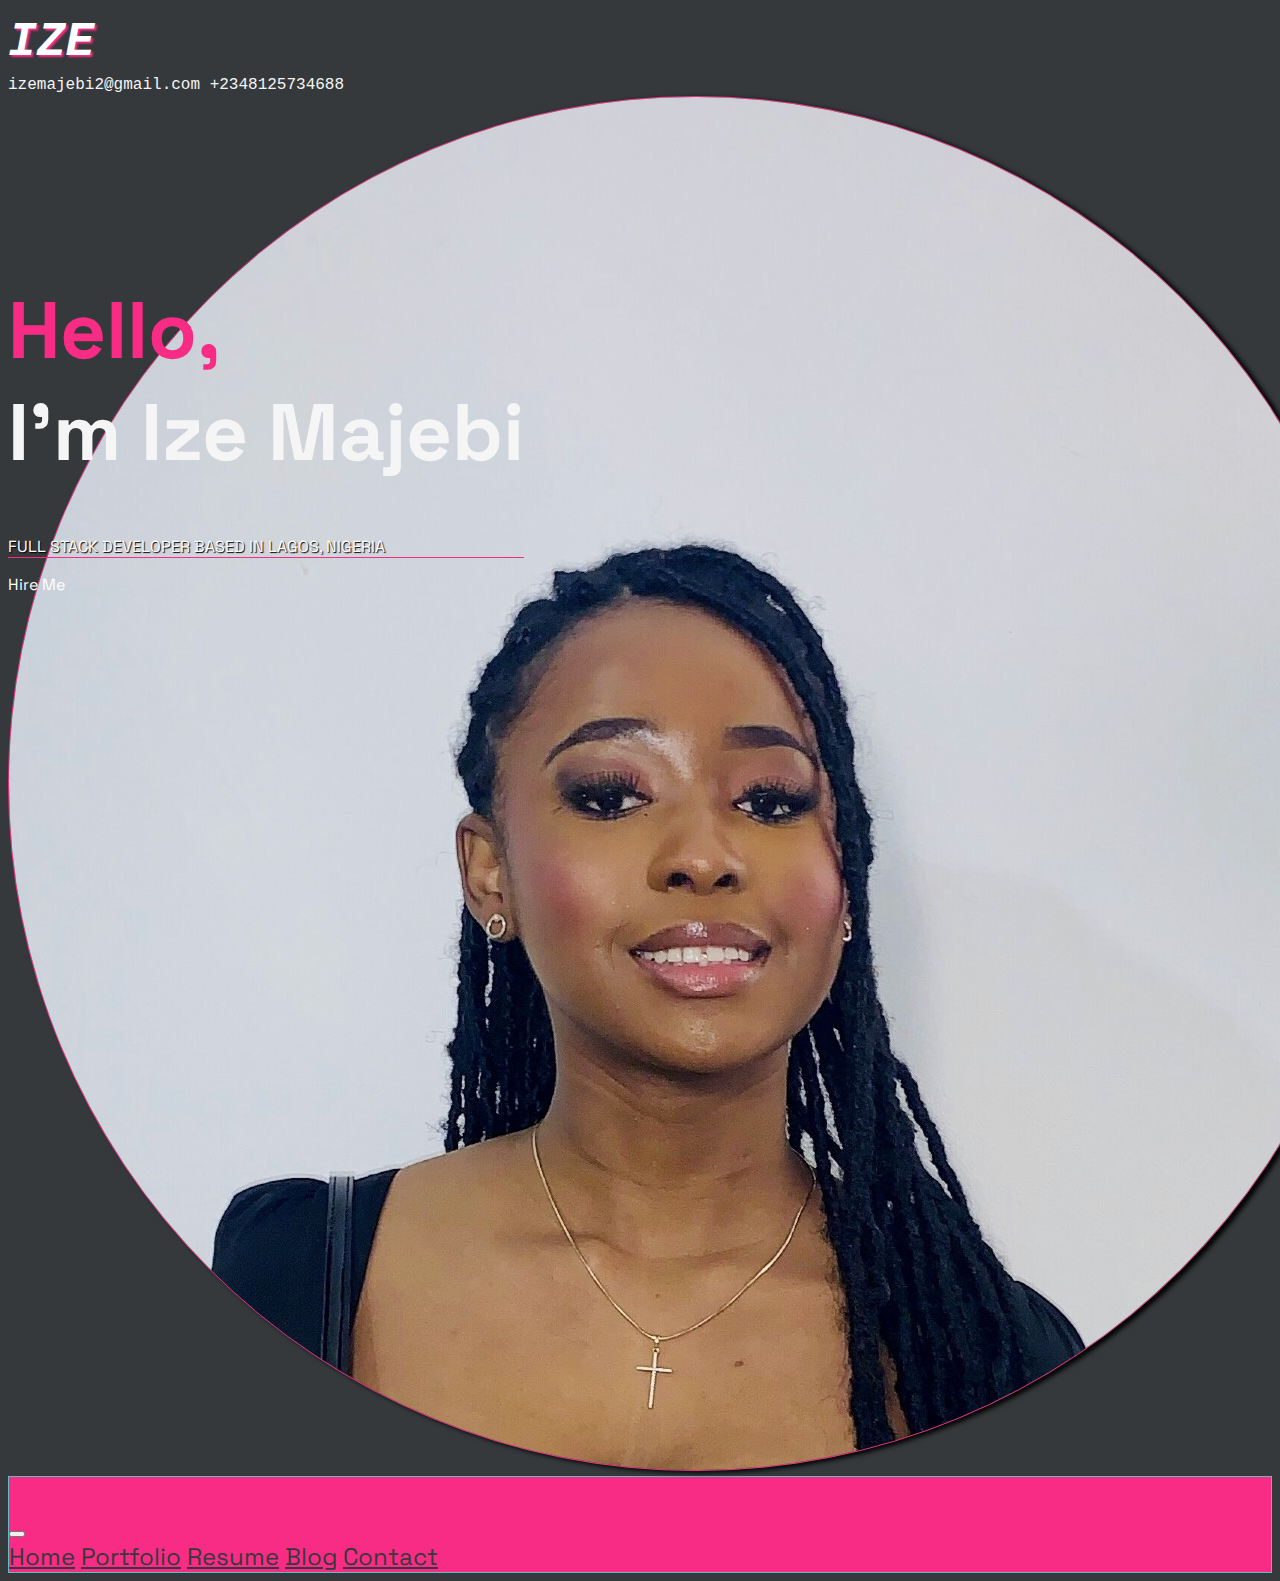
==== index.html @ aedb82c6 "Project 21/02/2022 1:33AM" ====
<!DOCTYPE html>
<html lang = "en">
	<head>
		<title></title>
		<meta charset = "UTF-8">
		<meta name = "viewport" content = "width= device-width, initial-scale= 1, shrink-to-fit= no">
		<link rel="preconnect" href="https://fonts.googleapis.com">
		<link rel="preconnect" href="https://fonts.gstatic.com" crossorigin>
		<link href="https://fonts.googleapis.com/css2?family=Space+Grotesk&display=swap" rel="stylesheet">
		<link href = "bootstrap/css/bootstrap.css" rel = "stylesheet" type = "text/css">
		<link rel = "stylesheet" href= "fontawesome/css/all.css">
		<link href = "index.css" rel = "stylesheet" type = "text/css">
	</head>
	<body>
		<div class = "container-fluid">
			<div class = "row">
				<div class = "col" id = "logo">
					<i class="fa-solid fa-code mx-0"><span>IZE</span></i>
				
					
					
				</div>
				<div class = "col-md-7 mt-2" id = "emailandnumber">
					<i class="fa-solid fa-at"></i>
					izemajebi2@gmail.com
					<i class="fa-solid fa-phone ms-3"></i>
					+2348125734688
				</div>
				
				<div class = "col-sm-1 text-end mt-2">
					<a class = "p-3"data-bs-toggle="offcanvas" href="#menu" role="button" aria-controls="menu" id = "menubutton">
					  <i class="fa-solid fa-bars"></i>
					</a>
				</div>
			</div>
			<div class = "row mt-1">
				<div class = "col-md-6">
					<img src = "images/img3.jpg" class = "img-fluid" alt = "profile picture" id = "profilepic">
				</div>
				<div class = "col-md-6 position-relative">
					<div id = "heading1div" class = "">
					<h1 id = "heading1"><span style ="color:#F92C85;">Hello,</span><br> I'm Ize Majebi</h1>
					<p>FULL STACK DEVELOPER BASED IN LAGOS, NIGERIA</p>
					<a class = "btn" data-mdb-toggle="animation" data-mdb-animation-reset="true" data-mdb-animation="pulse" >Hire Me</a>
					</div>
				</div>
			</div>
		</div>
	
	
	
	
	
	
	
	
	
	
	
	
	
	<div class="offcanvas offcanvas-end" tabindex="-1" id="menu" aria-labelledby="menuLabel">
	  <div class="offcanvas-header">
		<h5 class="offcanvas-title" id="menuLabel"></h5>
		<button type="button" class="btn-close" data-bs-dismiss="offcanvas" aria-label="Close"></button>
	  </div>
	  <div class="offcanvas-body">
		<div>
		  <nav class="nav flex-column" >
			  <a class="nav-link active" aria-current="page" href="#">Home</a>
			  <a class="nav-link" href="#">Portfolio</a>
			  <a class="nav-link" href= "#">Resume</a>
			  <a class="nav-link" href= "#">Blog</a>
			   <a class="nav-link" href="#">Contact</a>
			</nav>
		</div>
		 
	  </div>
</div>
	<script src = "bootstrap/js/bootstrap.bundle.js"></script>
	</body>

</html>
---- index.css ----
body{
	background-color:#36393b;
	font-family: 'Space Grotesk', sans-serif;
	color:white;
}

#logo{
	font-size:3rem;
	font-weight: bold;
	
}

#logo i{
	color: #F92C85;
	text-shadow: 2px 2px 2px black;
	margin: 0px !important;
	padding: 0px !important
}

#logo span{
	color: white;
	font-family: 'Courier new', monospace;
	text-shadow: 2px 2px 2px #F92C85;
	
}


#menubutton{
	color:#F5F5F5;
	font-size: 24px;
}

#menubutton:hover{
	color:#F92C85;
}

#emailandnumber i{
	font-size: 1.5rem; 
	color:#F92C85;
	text-shadow: 2px 2px 2px black;
	
}

.offcanvas{
	background-color:#F92C85;
	border: 1px solid #5EBEC4;
	font-size: 1.5rem;
	font-family: 'Space Grotesk', sans-serif;
}

.nav-link{
	color:#36393b;
	
}

.nav-link:hover{
	color: #F5F5F5;
}

#emailandnumber{
	color: #F5F5F5;
	font-family: 'Courier new', monospace;
	font-size: 1rem;
}

#profilepic{
	border-radius:50%; 
	box-shadow: 5px 2px 5px black;
	border: 1px solid #F92C85;
}

#heading1{
	font-size: 5rem;
	color: #F5F5F5;
	font-weight: bold;
}

#heading1div{
	position:absolute;
	top:25%;
	
}

#heading1div p{
	text-shadow: 1px 1px 1px black;
	border-bottom: 1px solid #F92C85;
}
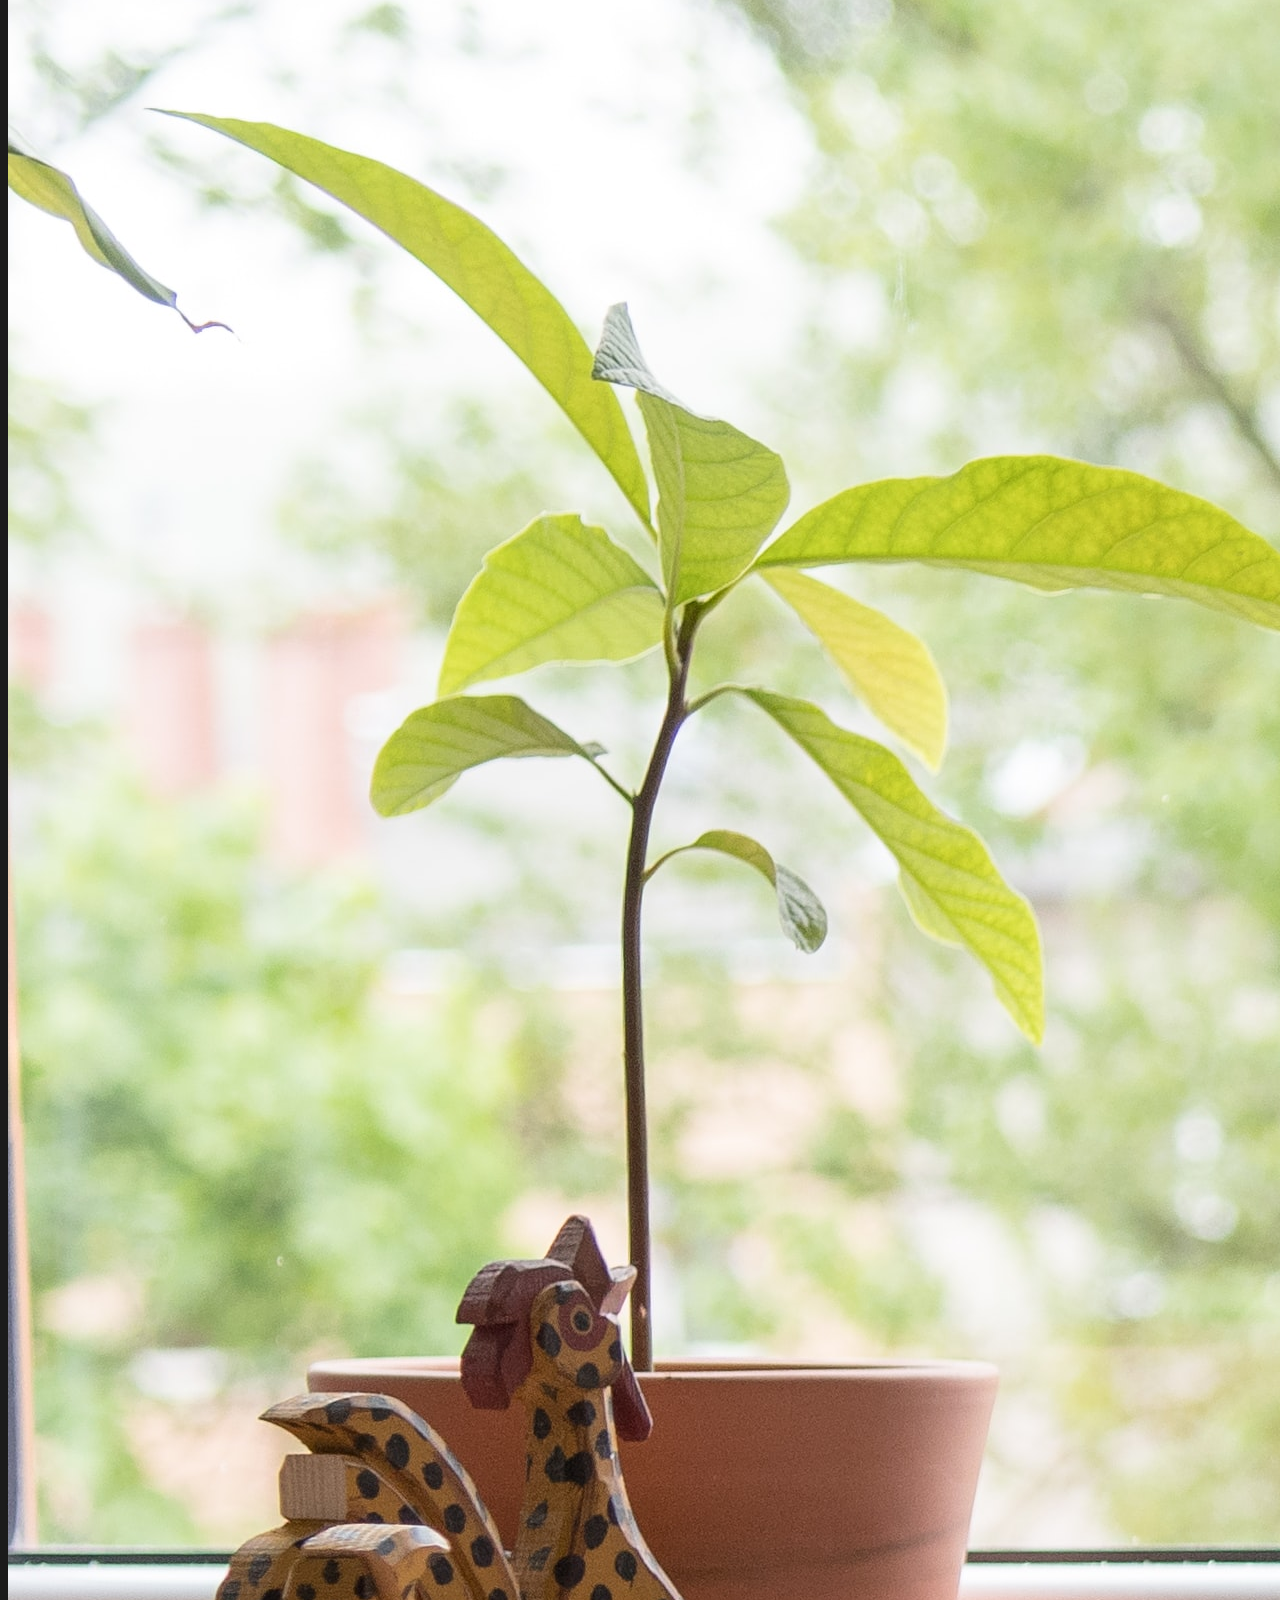
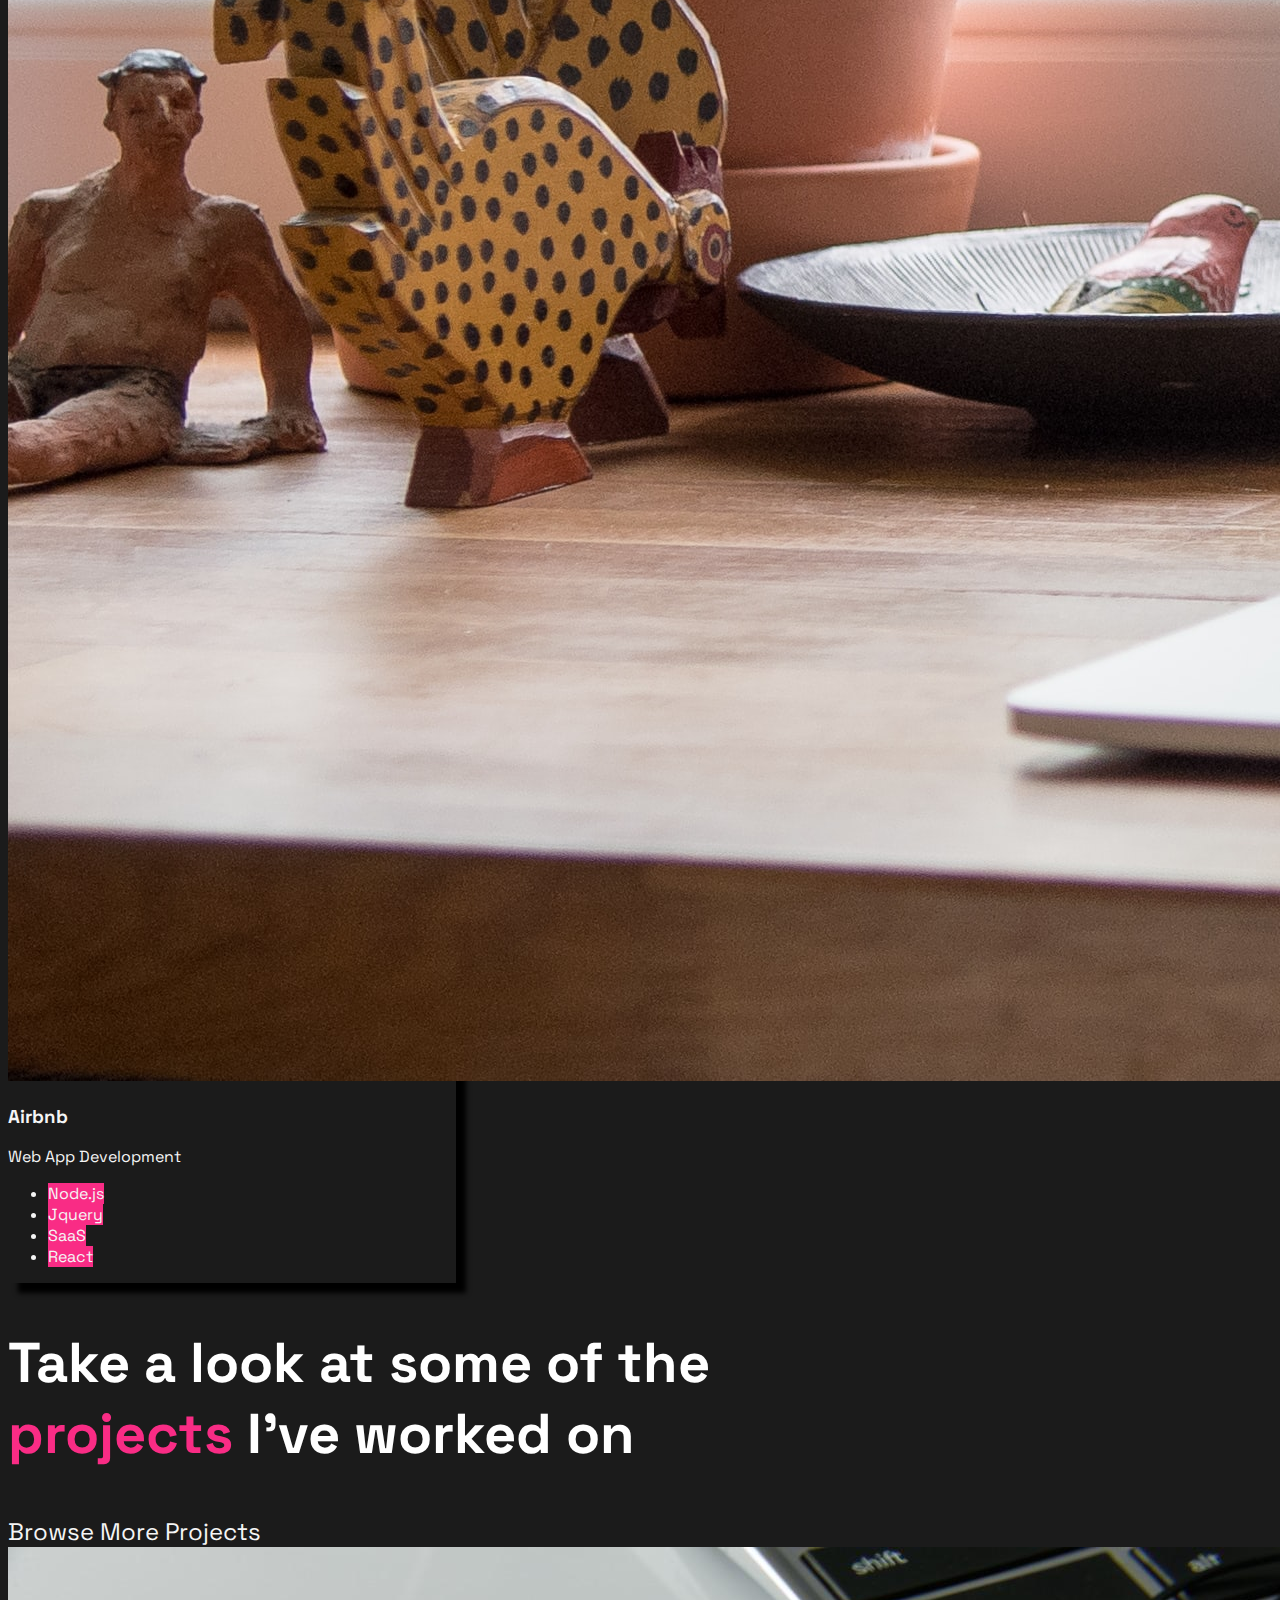
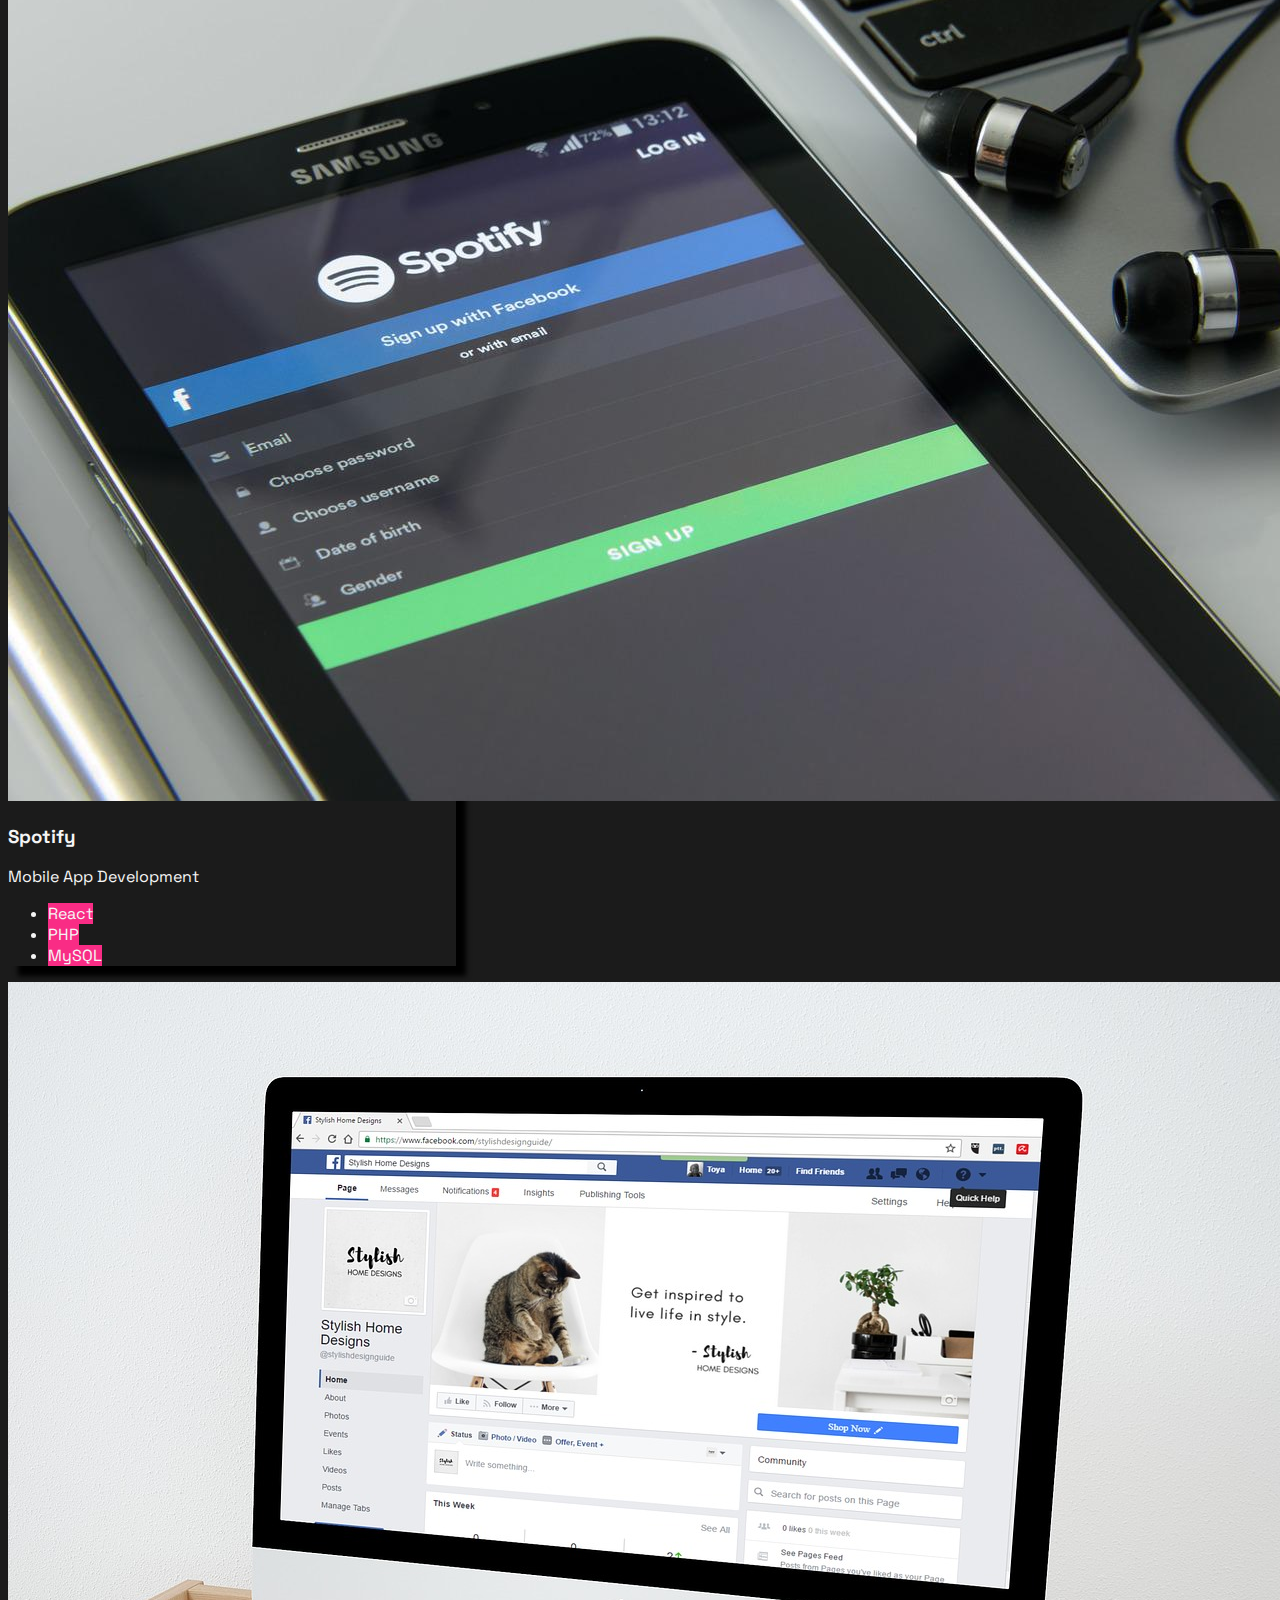
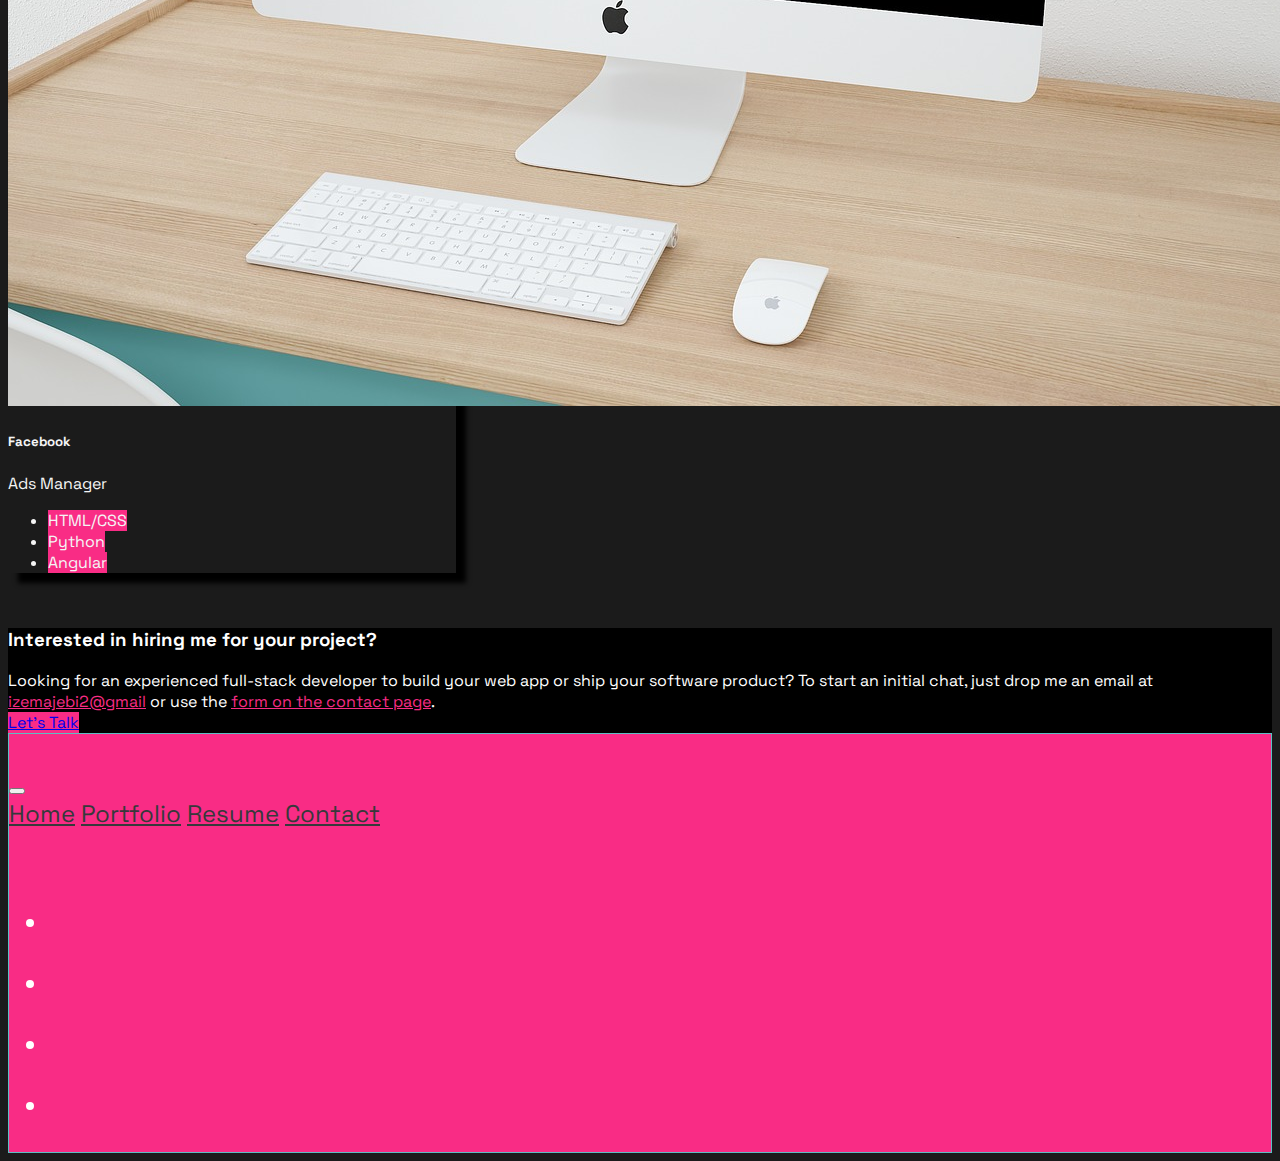
==== commit 7ea6c2f5: "Project 22/08/2022 1:36am" ====
--- a/index.html
+++ b/index.html
@@ -1,24 +1,30 @@
 <!DOCTYPE html>
 <html lang = "en">
 	<head>
-		<title></title>
+		<title>Home</title>
+		<link rel="icon" type="image/png" sizes="32x32" href="images/logo.png">
+		 <!-- Meta -->
 		<meta charset = "UTF-8">
 		<meta name = "viewport" content = "width= device-width, initial-scale= 1, shrink-to-fit= no">
+		<meta name="description" content="Portfolio for Ize Majebi Full Stack Web Developer">
+		<meta name="author" content="Ize Majebi"> 
+		<!-- Google Font -->
 		<link rel="preconnect" href="https://fonts.googleapis.com">
 		<link rel="preconnect" href="https://fonts.gstatic.com" crossorigin>
 		<link href="https://fonts.googleapis.com/css2?family=Space+Grotesk&display=swap" rel="stylesheet">
+		<!-- Bootstrap CSS -->
 		<link href = "bootstrap/css/bootstrap.css" rel = "stylesheet" type = "text/css">
+		<!-- FontAwesome CSS -->
 		<link rel = "stylesheet" href= "fontawesome/css/all.css">
+		<!-- CSS Files -->
 		<link href = "index.css" rel = "stylesheet" type = "text/css">
+		<link href = "headerandfooter.css" rel = "stylesheet" type = "text/css">
 	</head>
 	<body>
 		<div class = "container-fluid">
-			<div class = "row">
+			<div class = "row position-sticky top-0" style = "background-color:#1A1A1A; z-index:100;">
 				<div class = "col" id = "logo">
-					<i class="fa-solid fa-code mx-0"><span>IZE</span></i>
-				
-					
-					
+					<i class="fa-solid fa-code mx-0"><span>IZE</span></i>	
 				</div>
 				<div class = "col-md-7 mt-2" id = "emailandnumber">
 					<i class="fa-solid fa-at"></i>
@@ -33,17 +39,184 @@
 					</a>
 				</div>
 			</div>
-			<div class = "row mt-1">
-				<div class = "col-md-6">
+			<div class = "row mt-1" id = "mainheadingdiv" >
+				<div class = "col-md-6 mb-2" id = "imagediv">
 					<img src = "images/img3.jpg" class = "img-fluid" alt = "profile picture" id = "profilepic">
 				</div>
-				<div class = "col-md-6 position-relative">
-					<div id = "heading1div" class = "">
+				<div class = "col-md-6 position-relative mb-5" >
+					<div id = "heading1div" class = "mb-2">
 					<h1 id = "heading1"><span style ="color:#F92C85;">Hello,</span><br> I'm Ize Majebi</h1>
 					<p>FULL STACK DEVELOPER BASED IN LAGOS, NIGERIA</p>
-					<a class = "btn" data-mdb-toggle="animation" data-mdb-animation-reset="true" data-mdb-animation="pulse" >Hire Me</a>
-					</div>
-				</div>
+					<a href= "hireme.html" class = "btn me-3 px-4">Hire Me</a>
+					<a href = "resume.html" class = "btn ms-3 px-4">Get CV</a>
+					</div>
+				</div>
+			</div>
+			<div class = "row mt-5 position-relative ">
+				<div class = "col-md-6" id = "aboutdiv">
+					<h2>About Me</h2>
+					<p style = "font-size: 3.5rem">I've been developing websites since <span style = "color:#F92C85">2022</span></p>
+					<p>I'm a full-stack developer specialised in frontend and backend development for complex scalable web apps. I write about web development on my blog and regularly speak at various web conferences and meetups.</p>
+					<a href = "resume.html" id ="readmorelink">My resume<i class="fa-solid fa-arrow-right"></i></a>
+				</div>
+				<div class = "col-md-2 mt-5 ms-5 ps-5" >
+					<span style = "font-size: 5rem; margin-right: 4%; text-shadow: 5px 2px 5px black; color: #F92C85">5</span><p class="" style = "font-weight:bold;"> Years of experience</p>
+				</div>
+				<div class = "col-md-2 mt-5 ps-5">
+					<span style = "font-size: 5rem;margin-right:4%; text-shadow: 5px 2px 5px black; color: #F92C85">25</span><p class="" style = "font-weight:bold;">Successful Projects</p>
+				</div>
+				<div class ="col-md-1 mt-5">
+					<a href = "#heading2div" role = "button" id= "plink"><i class="fa-solid fa-angle-down" style = "font-size:2rem""></i></a>
+					<p>Portfolio</p>
+				</div>
+			</div>
+			<br><br>
+			<div class = "row mt-5">
+				<div class = "col-md-12 text-center" id="skillsheader">
+					<h2>My Extensive List of <span style = "color:#F92C85">Skills</span></h2>
+				</div>
+			</div>
+			<div class= "row mt-4" id ="skillscontent">
+				<div class = "col-md-4 text-center">
+					<i class="fa-solid fa-file-code" style = "font-size: 4rem; color:#F92C85"></i>
+					<h3>Frontend</h3>
+					<ul class = "text-start">
+						<li>
+						<i class="fa-solid fa-check me-2 ms-0"></i>
+						React/Angular
+						</li>
+						<li>
+						<i class="fa-solid fa-check me-2 ms-0"></i>
+						Javascript
+						</li>
+						<li>
+						<i class="fa-solid fa-check me-2 ms-0"></i>
+						Node.js
+						</li>
+						<li>
+						<i class="fa-solid fa-check me-2 ms-0"></i>
+						HTML/CSS/SASS
+						</li>
+					</ul>
+				</div>
+				<div class = "col-md-4 text-center">
+						<i class="fa-brands fa-python" style = "font-size: 4rem; color:#F92C85"></i>
+					<h3>Backend</h3>
+					<ul class = "text-start">
+						<li>
+						<i class="fa-solid fa-check me-2 ms-0"></i>
+						Python/Django
+						</li>
+						<li>
+						<i class="fa-solid fa-check me-2 ms-0"></i>
+						PHP
+						</li>
+						<li>
+						<i class="fa-solid fa-check me-2 ms-0"></i>
+						Postgress SQL/ MYSQL
+						</li>
+						<li>
+						<i class="fa-solid fa-check me-2 ms-0"></i>
+						C++
+						</li>
+					</ul>
+				</div>
+				<div class = "col-md-4 text-center">
+						<i class="fa-brands fa-sketch" style = "font-size: 4rem; color:#F92C85"></i>
+					<h3>UI/UX Design</h3>
+					<ul class = "text-start">
+						<li>
+						<i class="fa-solid fa-check me-2 ms-0"></i>
+						DevOps
+						</li>
+						<li>
+						<i class="fa-solid fa-check me-2 ms-0"></i>
+						UX/Wireframing
+						</li>
+						<li>
+						<i class="fa-solid fa-check me-2 ms-0"></i>
+						Wordpress
+						</li>
+						<li>
+						<i class="fa-solid fa-check me-2 ms-0"></i>
+						Sketch/Balsamiq
+						</li>
+					</ul>
+				</div>
+			</div>
+			<div class = "row">
+				<div class ="col-md">
+					<div class ="mt-5 text-end p-2" id = "heading2div">
+						<h1>PORTFOLIO<h1>
+						<h2>Take a look at some of the<br><span style = "color:#F92C85">projects</span> I've worked on</h2>
+						<a href = "portfolio.html" id ="readmorelink">Browse More Projects<i class="fa-solid fa-arrow-right"></i></a>
+					</div>
+				</div>
+			</div>
+			<div class = "row position-relative">
+					<div class= "col-md-6">
+						<div class="card" id = "project1">
+						  <img src="images/img4.jpg" class="card-img-top" alt="website photo">
+						  <div class="card-body" style = "color:#F5F5F5; background-color: #1B1B1B;">
+								<h3 class="card-title font-weight-bold"><i class="fa-brands fa-airbnb"></i> Airbnb</h3>
+								<p class="card-text">Web App Development</p>
+						  </div>
+						  <div class="card-footer border-0 text-center bg-white pb-4">
+								<ul class="list-inline mb-0 mx-auto">
+									<li class="list-inline-item"><span class="badge badge-pill">Node.js</span></li>
+									<li class="list-inline-item"><span class="badge badge-pill">Jquery</span></li>
+									<li class="list-inline-item"><span class="badge badge-pill">SaaS</span></li>
+									<li class="list-inline-item"><span class="badge badge-pill">React</span></li>
+								</ul>
+							</div>
+						</div>
+					</div>
+					<div class= "col-md-6 mt-2">
+						<div class="card"  id = "project2">
+						  <img src="images/img6.jpg" class="card-img-top" alt="website photo">
+						  <div class="card-body" style = "color:#F5F5F5; background-color: #1B1B1B;">
+								<h3 class="card-title font-weight-bold"><i class="fa-brands fa-spotify"></i> Spotify</h3>
+								<p class="card-text">Mobile App Development</p>
+						  </div>
+						   <div class="card-footer border-0 text-center bg-white pb-4">
+								<ul class="list-inline mb-0 mx-auto">
+									<li class="list-inline-item"><span class="badge badge-pill">React</span></li>
+									<li class="list-inline-item"><span class="badge badge-pill">PHP</span></li>
+									<li class="list-inline-item"><span class="badge badge-pill">MySQL</span></li>
+								</ul>
+					    </div>
+						</div>
+					</div>
+					<div class= "col-md-6">
+						<div class="card" id = "project3">
+						  <img src="images/img5.jpg" class="card-img-top" alt="website photo">
+						  <div class="card-body" style = "color:#F5F5F5; background-color: #1B1B1B;">
+								<h5 class="card-title font-weight-bold"><i class="fa-brands fa-facebook-f"></i> Facebook</h5>
+								<p class="card-text">Ads Manager</p>
+						  </div>
+						   <div class="card-footer border-0 text-center bg-white pb-4">
+								<ul class="list-inline mb-0 mx-auto">
+									<li class="list-inline-item"><span class="badge badge-pill">HTML/CSS</span></li>
+									<li class="list-inline-item"><span class="badge badge-pill">Python</span></li>
+									<li class="list-inline-item"><span class="badge badge-pill">Angular</span></li>
+								</ul>
+						</div>
+						</div>
+					</div>
+			</div>
+			<br>
+			<div class = "row">
+				<section class="py-5" style = "background-color: #000;">
+						<div class="col-md">
+							<h3 class="section-title font-weight-bold text-center mb-2">Interested in hiring me for your project?</h3>
+							<div class="section-intro mx-auto text-center mb-3">
+								Looking for an experienced full-stack developer to build your web app or ship your software product? To start an initial chat, just drop me an email at <a id ="footerlink1" href="#" style = "color:#F92C85">izemajebi2@gmail</a> or use the <a href="hireme.html" id= "footerlink2" style = "color:#F92C85">form on the contact page</a>.
+							</div>
+							<div class="text-center">
+								<a class="btn" href="hireme.html" style = "background-color:#F92C85">Let's Talk</a>
+							</div>
+						</div>
+					</section>
 			</div>
 		</div>
 	
@@ -51,15 +224,9 @@
 	
 	
 	
-	
-	
-	
-	
-	
-	
-	
-	
-	<div class="offcanvas offcanvas-end" tabindex="-1" id="menu" aria-labelledby="menuLabel">
+
+	
+<div class="offcanvas offcanvas-end" tabindex="-1" id="menu" aria-labelledby="menuLabel">
 	  <div class="offcanvas-header">
 		<h5 class="offcanvas-title" id="menuLabel"></h5>
 		<button type="button" class="btn-close" data-bs-dismiss="offcanvas" aria-label="Close"></button>
@@ -67,14 +234,22 @@
 	  <div class="offcanvas-body">
 		<div>
 		  <nav class="nav flex-column" >
-			  <a class="nav-link active" aria-current="page" href="#">Home</a>
-			  <a class="nav-link" href="#">Portfolio</a>
-			  <a class="nav-link" href= "#">Resume</a>
-			  <a class="nav-link" href= "#">Blog</a>
-			   <a class="nav-link" href="#">Contact</a>
+			  <a class="nav-link active" aria-current="page" href="index.html">Home</a>
+			  <a class="nav-link" href="portfolio.html">Portfolio</a>
+			  <a class="nav-link" href= "resume.html">Resume</a>
+			   <a class="nav-link" href="hireme.html">Contact</a>
 			</nav>
 		</div>
-		 
+		<br>
+		<div>
+			<ul class="list-inline mb-0 ">
+				<li class="list-inline-item mb-3"><a class="socialmedia" href="https://twitter.com" target= "_blank"><i class="fa-brands fa-twitter" style= "color:#36393b;;font-size: 3rem"></i></a></li>
+				
+				<li class="list-inline-item mb-3"><a class="socialmedia" href="https://linkedin.com/" target= "_blank"><i class="fa-brands fa-linkedin-in" style= "color:#36393b;;font-size: 3rem"></i></a></li>
+				<li class="list-inline-item mb-3"><a class="socialmedia" href="https://github.com/" target= "_blank"><i class="fa-brands fa-github-alt" style= "color:#36393b;; font-size: 3rem"></i></a></li>
+				<li class="list-inline-item mb-3"><a class="socialmedia" href="https://facebook.com/" target= "_blank"><i class="fa-brands fa-facebook-f"style= "color:#36393b;; font-size: 3rem"></i></a></li>
+			</ul>
+		</div>
 	  </div>
 </div>
 	<script src = "bootstrap/js/bootstrap.bundle.js"></script>
--- a/index.css
+++ b/index.css
@@ -1,72 +1,51 @@
 body{
-	background-color:#36393b;
+	background-color:#1B1B1B;
 	font-family: 'Space Grotesk', sans-serif;
 	color:white;
 }
 
-#logo{
-	font-size:3rem;
-	font-weight: bold;
-	
+@media screen and  (min-width: 1024px){			
+	#heading1div{
+		position:absolute;
+		top:25%
+					
+}
+				
 }
 
-#logo i{
-	color: #F92C85;
-	text-shadow: 2px 2px 2px black;
-	margin: 0px !important;
-	padding: 0px !important
+@media screen and  (min-width: 1024px){			
+	.card{
+		width:28rem
+					
+}
+				
 }
 
-#logo span{
-	color: white;
-	font-family: 'Courier new', monospace;
-	text-shadow: 2px 2px 2px #F92C85;
-	
+@media screen and  (min-width: 1024px){			
+	#project1{
+		position:absolute;
+		top: -20%	
+}
+				
 }
 
 
-#menubutton{
-	color:#F5F5F5;
-	font-size: 24px;
+@media screen and  (max-width: 768px){			
+	#heading1div p{
+	border: 0px;
+}
+				
 }
 
-#menubutton:hover{
-	color:#F92C85;
-}
 
-#emailandnumber i{
-	font-size: 1.5rem; 
-	color:#F92C85;
-	text-shadow: 2px 2px 2px black;
+#mainheadingdiv{
 	
-}
-
-.offcanvas{
-	background-color:#F92C85;
-	border: 1px solid #5EBEC4;
-	font-size: 1.5rem;
-	font-family: 'Space Grotesk', sans-serif;
-}
-
-.nav-link{
-	color:#36393b;
-	
-}
-
-.nav-link:hover{
-	color: #F5F5F5;
-}
-
-#emailandnumber{
-	color: #F5F5F5;
-	font-family: 'Courier new', monospace;
-	font-size: 1rem;
 }
 
 #profilepic{
 	border-radius:50%; 
-	box-shadow: 5px 2px 5px black;
-	border: 1px solid #F92C85;
+	box-shadow: 10px 2px 10px black;
+	border: 1px solid grey;
 }
 
 #heading1{
@@ -75,13 +54,91 @@
 	font-weight: bold;
 }
 
-#heading1div{
-	position:absolute;
-	top:25%;
+#heading1div p{
+	text-shadow: 1px 1px 1px black;
+	border-bottom: 1px solid #F92C85;
+}
+
+#heading1div a{
+	text-decoration: none;
+	font-weight: bold;
+	color:#36393b;
+	background-color: #F5F5F5;
+	padding: 1%;
+	box-shadow: 5px 5px 5px black;
+}
+
+#heading1div a:hover{
+	background-color: #F92C85;
+}
+
+#aboutdiv h2{
+	font-size: 1rem;
+	font-weight:bolder;
+	text-transform: uppercase;
+	text-shadow: 2px 2px 5px black;
+
+}
+#readmorelink{
+	font-size: 1.5rem;
+	text-decoration: none;
+	color: #F5F5F5;
+	border-bottom: 5px solid #F92C85;
+}
+
+#skillsheader h2{
+	font-size: 3rem;
+	box-shadow: 5px 5px 5px #F92C85;
+	background-color: #1A1A1A;
 	
 }
 
-#heading1div p{
-	text-shadow: 1px 1px 1px black;
-	border-bottom: 1px solid #F92C85;
-}+
+#skillscontent i{
+	text-shadow: 2px 2px 2px black;
+	color: #F92C85;
+}
+
+#skillscontent h3{
+	font-size: 2rem;
+	text-shadow: 2px 2px 2px black;
+}
+
+#skillscontent div ul{
+	list-style-type: none;
+	font-size: 1rem;
+}
+
+#skillscontent div:hover{
+	box-shadow: 2px 2px 2px black;
+}
+
+#plink{
+	color: #F92C85;
+	text-decoration: none;
+	font-weight: bold; 
+	font-size: 3rem;
+	text-shadow: 10px 5px 5px black;
+}
+
+#heading2div h1{
+	font-size: 1rem;
+}
+
+#heading2div h2{
+	font-size:3.5rem;
+}
+
+.card{
+	color:#F5F5F5; 
+	background-color: #1B1B1B;
+	box-shadow: 10px 10px 5px black;
+}
+
+.badge{
+	background-color:#F92C85;
+}
+
+i{
+	color:#F92C85;
+}
--- a/headerandfooter.css
+++ b/headerandfooter.css
@@ -0,0 +1,69 @@
+body{
+	background-color:#1B1B1B;
+	font-family: 'Space Grotesk', sans-serif;
+	color:white;
+}
+
+#logo{
+	font-size:3rem;
+	font-weight: bold;
+	
+}
+
+#logo i{
+	color: #F92C85;
+	text-shadow: 2px 2px 2px black;
+	margin: 0px !important;
+	padding: 0px !important
+}
+
+#logo span{
+	color: white;
+	font-family: 'Courier new', monospace;
+	text-shadow: 2px 2px 2px #F92C85;
+	
+}
+
+
+#menubutton{
+	color:#F5F5F5;
+	font-size: 24px;
+}
+
+#menubutton:hover{
+	color:#F92C85;
+}
+
+#emailandnumber i{
+	font-size: 1.5rem; 
+	color:#F92C85;
+	text-shadow: 2px 2px 2px black;
+	
+}
+
+
+
+.offcanvas{
+	background-color:#F92C85;
+	border: 1px solid #5EBEC4;
+	font-size: 1.5rem;
+	font-family: 'Space Grotesk', sans-serif;
+}
+
+.nav-link{
+	color:#36393b;
+	
+}
+
+.nav-link:hover{
+	color: #F5F5F5;
+}
+#emailandnumber{
+	color: #F5F5F5;
+	font-family: 'Courier new', monospace;
+	font-size: 1rem;
+}
+
+.socialmedia:hover{
+	color:#F5F5F5;
+}
